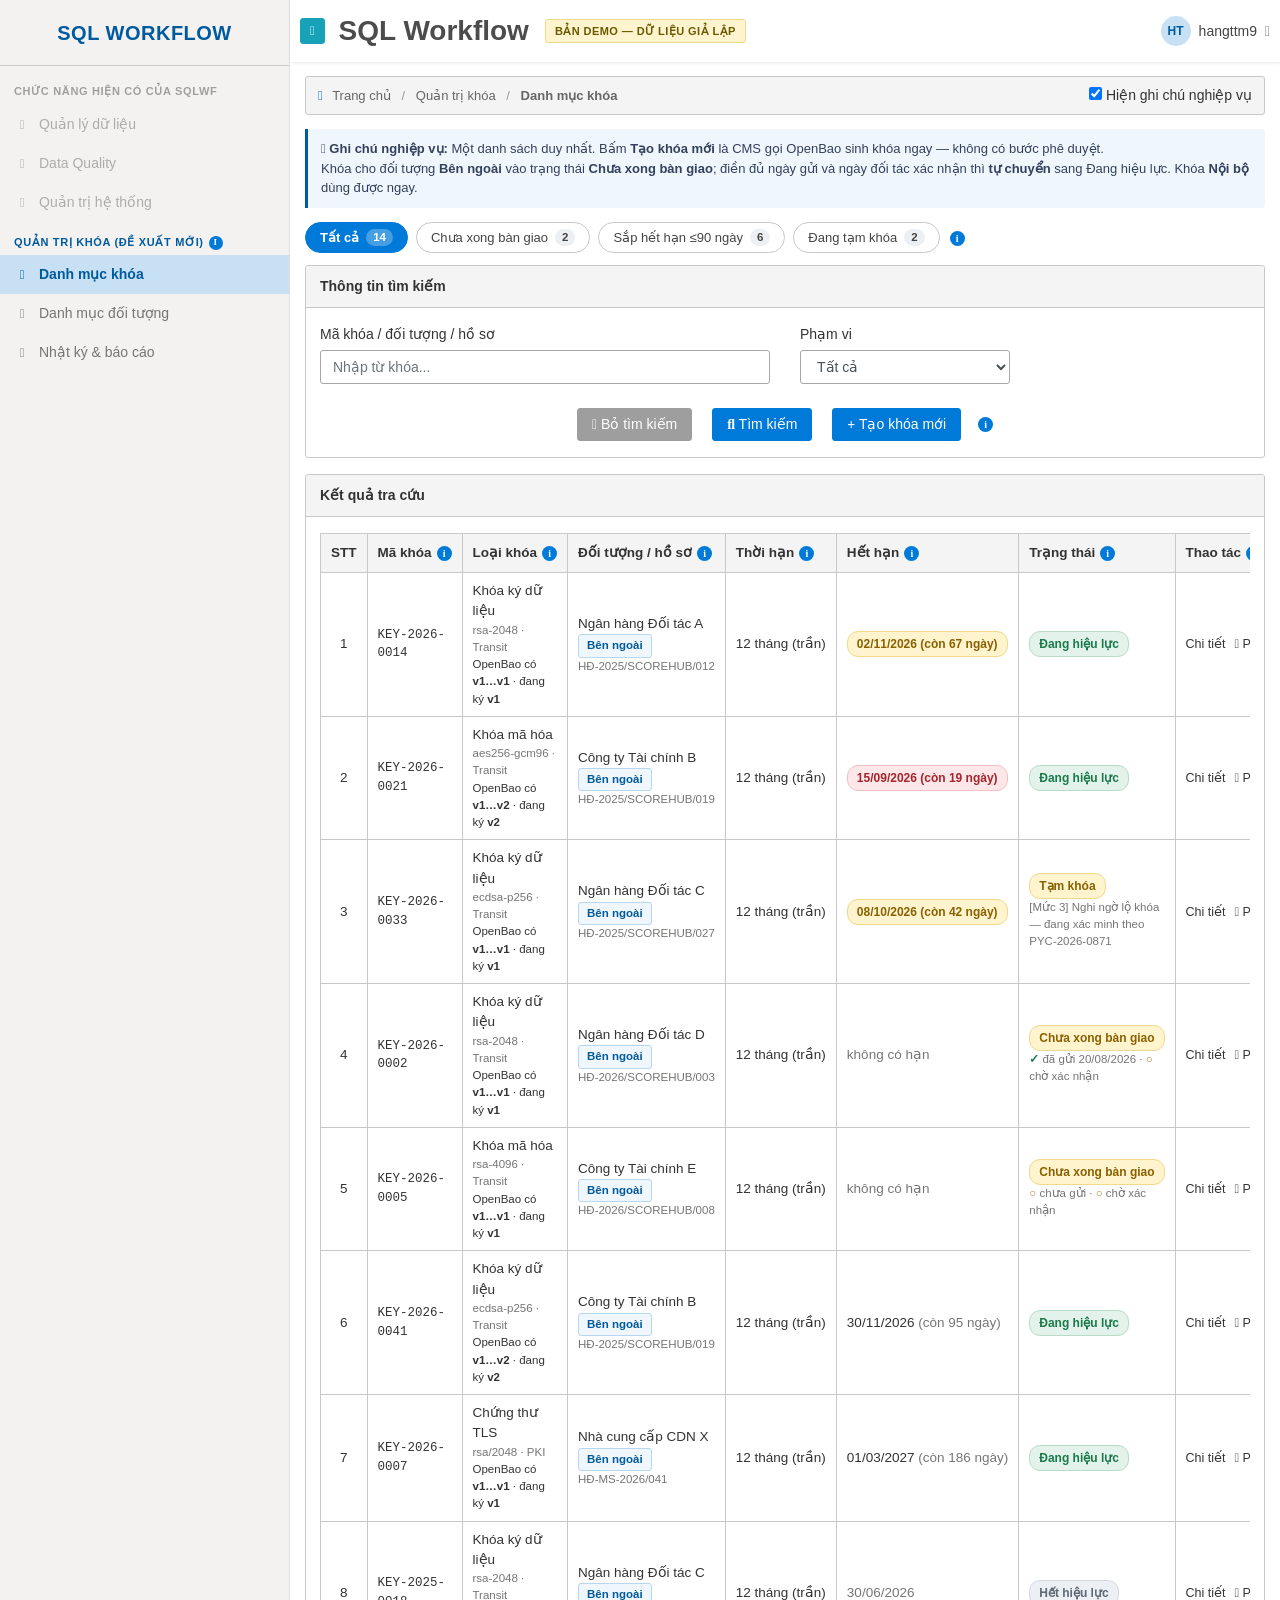
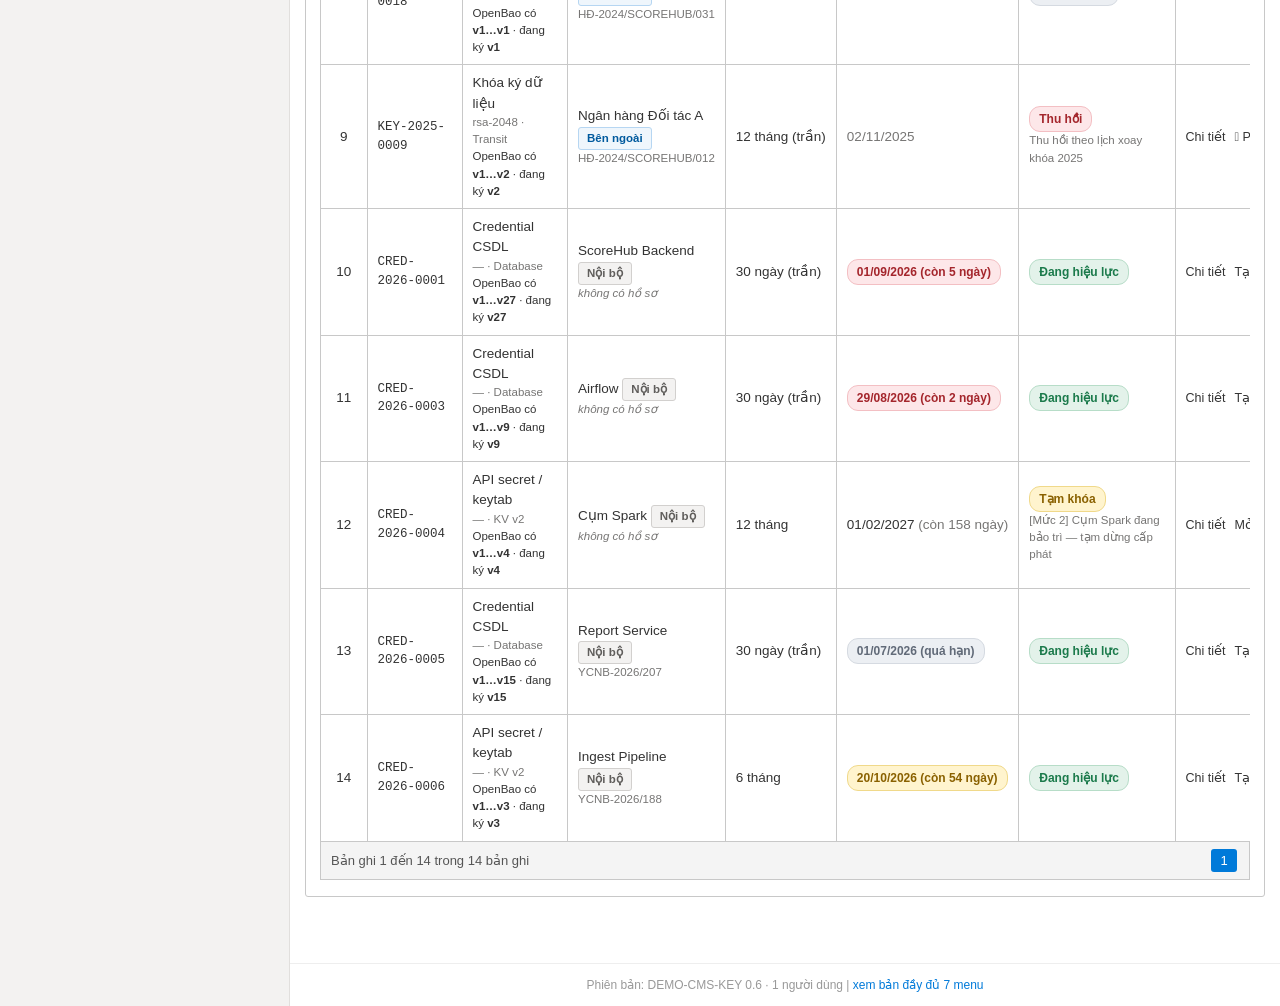
==== index.html @ cdee381d "Nguyên mẫu CMS Quản trị khóa trên nền OpenBao Bản demo tĩnh để làm rõ nghiệp vụ, không kết nối hệ th" ====
<!doctype html>
<html lang="vi">
<head>
<meta charset="utf-8">
<meta name="viewport" content="width=device-width, initial-scale=1">
<title>CMS Quản trị khóa — SQL Workflow (DEMO)</title>
<link rel="stylesheet" href="vendor/bootstrap.min.css">
<link rel="stylesheet" href="vendor/fontawesome.min.css">
<link rel="stylesheet" href="app.css">
</head>
<body>

<div class="wrapper">

  <nav id="sidebar">
    <div class="sidebar-header"><span class="brand">SQL WORKFLOW</span></div>
    <ul class="components" id="nav"></ul>
  </nav>

  <div id="content">
    <div class="navbar">
      <button class="btn btn-info btn-sm" id="btnCollapse" title="Thu gọn menu">
        <i class="fa fa-align-left"></i>
      </button>
      <span class="app-title">SQL Workflow</span>
      <span class="demo-flag ml-3">BẢN DEMO — DỮ LIỆU GIẢ LẬP</span>
      <span class="spacer"></span>
      <div class="user-box">
        <span class="avatar">HT</span>
        <span>hangttm9 <i class="fa fa-caret-down ml-1 muted"></i></span>
      </div>
    </div>

    <div class="p-breadcrumb" id="crumb"></div>
    <div class="page-body" id="view"></div>

    <div class="footer-ver">
      Phiên bản: DEMO-CMS-KEY 0.6 · 1 người dùng |
      <a href="full/" style="color:#007ad9">xem bản đầy đủ 7 menu</a>
    </div>
  </div>
</div>

<div id="modalRoot"></div>
<div id="tipbox" role="tooltip"></div>

<script src="app.js"></script>
</body>
</html>
---- app.css ----
/* ============================================================
   CMS Quản trị khóa — demo tĩnh, bám giao diện SQL Workflow
   Palette lấy từ sqlwf-fe/src/app/views/template/topbar.component.scss
   ============================================================ */

body {
  font-family: "Segoe UI", Roboto, "Helvetica Neue", Arial, sans-serif;
  font-size: 14px;
  background: #ffffff;
  color: #202020;
  margin: 0;
}

a, a:hover, a:focus { color: #767574; text-decoration: none; transition: all .3s; }

.wrapper { display: flex; width: 100%; align-items: stretch; min-height: 100vh; }

/* ---------------- SIDEBAR ---------------- */
#sidebar {
  min-width: 290px; max-width: 290px;
  background: #F3F2F1;
  transition: all .3s;
  border-right: 1px solid #e1dfdd;
}
#sidebar.collapsed { margin-left: -290px; }
#sidebar .sidebar-header {
  height: 65px; display: flex; align-items: center; justify-content: center;
  background: #F3F2F1;
}
#sidebar .sidebar-header .brand {
  font-size: 20px; font-weight: 600; color: #005A9E; letter-spacing: .5px;
}
#sidebar ul.components {
  padding: 5px 0; border-top: 1px solid #C8C8C8;
  list-style: none; margin: 0; max-height: calc(100vh - 66px); overflow-y: auto;
}
#sidebar ul li a {
  padding: 9px 14px; font-size: 14px; display: flex; align-items: center; gap: 9px;
  color: #767574; cursor: pointer;
}
#sidebar ul li a:hover { background: rgb(229,226,226); color: #202020; }
#sidebar ul li a.active { color: #005A9E; background: #C7E0F4; font-weight: 600; }
#sidebar ul li a i { width: 16px; text-align: center; font-size: 13px; }
#sidebar .nav-group {
  padding: 12px 14px 5px; font-size: 11px; font-weight: 700; letter-spacing: .06em;
  color: #a19f9d; text-transform: uppercase;
}
#sidebar .nav-group.new { color: #005A9E; }
#sidebar .disabled-link { opacity: .55; cursor: default; }
#sidebar .disabled-link:hover { background: transparent; color: #767574; }

/* ---------------- CONTENT ---------------- */
#content { width: 100%; min-width: 0; background: #fff; }
#content .navbar {
  padding: 10px; background: #fff; border: none; border-radius: 0; margin-bottom: 14px;
  box-shadow: 1px 1px 3px rgba(0,0,0,.1);
  display: flex; align-items: center;
}
#content .navbar .app-title {
  color: rgba(0,0,0,.7); font-size: 28px; font-weight: 700; margin-left: 14px;
}
#content .navbar .spacer { flex: 1; }
#content .navbar .user-box {
  display: flex; align-items: center; gap: 8px; font-size: 14px; color: #444;
}
#content .navbar .user-box .avatar {
  width: 30px; height: 30px; border-radius: 50%; background: #C7E0F4; color: #005A9E;
  display: flex; align-items: center; justify-content: center; font-weight: 700; font-size: 12px;
}
.demo-flag {
  background: #fff4ce; color: #6b5900; border: 1px solid #f0d98a;
  padding: 3px 9px; border-radius: 3px; font-size: 11px; font-weight: 600;
  letter-spacing: .04em;
}

.page-body { padding: 0 15px 40px; }

/* breadcrumb kiểu PrimeNG */
.p-breadcrumb {
  background: #f4f4f4; border: 1px solid #c8c8c8; padding: 8px 12px;
  font-size: 13px; color: #666; margin: 0 15px 14px; border-radius: 3px;
}
.p-breadcrumb i { color: #005A9E; margin-right: 6px; }
.p-breadcrumb .sep { margin: 0 7px; color: #999; }

/* ---------------- CARD (giống sqlwf) ---------------- */
.card { border: 1px solid #c8c8c8; border-radius: 3px; margin-bottom: 16px; }
.card-header {
  background: #f4f4f4; border-bottom: 1px solid #c8c8c8;
  font-weight: 600; font-size: 14px; padding: 10px 14px; color: #333;
}
.card-body { padding: 16px 14px; }
.font-size-14 { font-size: 14px; }
label { margin-bottom: .3rem; font-size: 14px; color: #333; }
.form-control, .form-control:focus { font-size: 14px; border-radius: 3px; }
.form-control { border: 1px solid #a6a6a6; height: 34px; }
select.form-control { height: 34px; }
textarea.form-control { height: auto; }

.btn { font-size: 14px; border-radius: 3px; padding: 5px 14px; }
.btn-primary { background: #007ad9; border-color: #007ad9; }
.btn-primary:hover { background: #116fbf; border-color: #116fbf; }
.btn-secondary { background: #9e9e9e; border-color: #9e9e9e; }
.btn-sm { padding: 3px 9px; font-size: 12.5px; }

/* ---------------- TABLE (giống p-table) ---------------- */
.ui-table { width: 100%; overflow-x: auto; }
.ui-table table { width: 100%; border-collapse: collapse; font-size: 13.5px; }
.ui-table th {
  background: #f4f4f4; border: 1px solid #c8c8c8; padding: 9px 10px;
  text-align: left; font-weight: 700; color: #333; white-space: nowrap;
}
.ui-table td { border: 1px solid #c8c8c8; padding: 8px 10px; color: #333; vertical-align: middle; }
.ui-table tbody tr:hover { background: #eaeaea; }
.ui-table .text-center { text-align: center; }
.paginator {
  border: 1px solid #c8c8c8; border-top: none; background: #f4f4f4;
  padding: 7px 10px; font-size: 13px; color: #555; display: flex;
  align-items: center; justify-content: space-between;
}
.paginator .pages span {
  display: inline-block; min-width: 26px; text-align: center; padding: 2px 6px;
  border-radius: 3px; margin: 0 2px; cursor: default;
}
.paginator .pages span.cur { background: #007ad9; color: #fff; }

/* ---------------- BADGE trạng thái ---------------- */
.st {
  display: inline-block; padding: 3px 9px; border-radius: 11px;
  font-size: 12px; font-weight: 600; white-space: nowrap; border: 1px solid transparent;
}
.st-ok   { background: #e3f2ea; color: #1b7a4b; border-color: #b7ddc8; }
.st-warn { background: #fff4ce; color: #8a6100; border-color: #f0d98a; }
.st-bad  { background: #fde7e9; color: #a4262c; border-color: #f3bfc3; }
.st-idle { background: #eceff3; color: #616a78; border-color: #d5dae1; }
.st-info { background: #deecf9; color: #005A9E; border-color: #b6d6f2; }

.tag-type {
  display: inline-block; padding: 2px 8px; border-radius: 3px; font-size: 11.5px;
  font-weight: 600; border: 1px solid;
}
.tag-A { background: #f3f2f1; color: #605e5c; border-color: #d2d0ce; }
.tag-B { background: #eff6fc; color: #005A9E; border-color: #b6d6f2; }

/* ---------------- STAT TILES ---------------- */
.tiles { display: grid; grid-template-columns: repeat(auto-fit, minmax(190px, 1fr)); gap: 14px; margin-bottom: 18px; }
.tile {
  border: 1px solid #c8c8c8; border-radius: 3px; padding: 14px 16px; background: #fff;
  border-left: 4px solid #007ad9;
}
.tile .t-label { font-size: 12.5px; color: #767574; margin-bottom: 4px; }
.tile .t-value { font-size: 30px; font-weight: 700; color: #202020; line-height: 1.1; }
.tile .t-sub { font-size: 12px; color: #999; margin-top: 3px; }
.tile.warn { border-left-color: #d9a441; }
.tile.bad  { border-left-color: #a4262c; }
.tile.ok   { border-left-color: #1b7a4b; }

/* ---------------- MODAL ---------------- */
.modal-backdrop-x {
  position: fixed; inset: 0; background: rgba(0,0,0,.45); z-index: 1040;
  display: flex; align-items: flex-start; justify-content: center; padding: 40px 16px; overflow-y: auto;
}
.modal-x {
  background: #fff; border-radius: 3px; width: 100%; max-width: 860px;
  box-shadow: 0 6px 24px rgba(0,0,0,.3);
}
.modal-x.sm { max-width: 540px; }
.modal-x .m-head {
  background: #007ad9; color: #fff; padding: 11px 16px; font-weight: 600; font-size: 15px;
  display: flex; align-items: center; justify-content: space-between; border-radius: 3px 3px 0 0;
}
.modal-x .m-head .close-x { cursor: pointer; opacity: .9; }
.modal-x .m-body { padding: 16px; }
.modal-x .m-foot { padding: 12px 16px; border-top: 1px solid #ddd; text-align: right; }

.tabs { display: flex; border-bottom: 1px solid #c8c8c8; margin-bottom: 14px; }
.tabs div {
  padding: 8px 16px; cursor: pointer; font-size: 13.5px; color: #767574;
  border: 1px solid transparent; border-bottom: none; margin-bottom: -1px;
}
.tabs div.active {
  background: #fff; border-color: #c8c8c8; color: #005A9E; font-weight: 600;
  border-radius: 3px 3px 0 0;
}

.kv { display: grid; grid-template-columns: 190px 1fr; gap: 8px 14px; font-size: 13.5px; }
.kv .k { color: #767574; }
.kv .v { color: #202020; font-weight: 500; }

.hint {
  background: #eff6fc; border-left: 3px solid #005A9E; padding: 10px 13px;
  font-size: 13px; color: #33415c; margin-bottom: 14px; border-radius: 0 3px 3px 0;
}
.hint.warn { background: #fff4ce; border-left-color: #d9a441; color: #5c4a12; }
.hint.bad  { background: #fde7e9; border-left-color: #a4262c; color: #6b1d21; }
.hint b { font-weight: 600; }

/* dải thời gian xoay khóa */
.rot-bar { position: relative; height: 96px; margin: 10px 0 6px; }
.rot-seg { position: absolute; height: 30px; border-radius: 3px; font-size: 12px;
  display: flex; align-items: center; padding: 0 10px; color: #333; white-space: nowrap; overflow: hidden; }
.rot-v1 { top: 6px;  background: #e3f2ea; border: 1px solid #1b7a4b; }
.rot-v2 { top: 46px; background: #deecf9; border: 1px solid #005A9E; }
.rot-overlap { position: absolute; top: 0; height: 82px; background: rgba(217,164,65,.18); border: 1px dashed #d9a441; }
.rot-axis { border-top: 1px solid #c8c8c8; position: relative; height: 34px; }
.rot-tick { position: absolute; top: -1px; border-left: 1px solid #999; height: 8px; }
.rot-tick span { position: absolute; top: 10px; transform: translateX(-50%); font-size: 11px; color: #767574; white-space: nowrap; }

.legend { display: flex; flex-wrap: wrap; gap: 16px; font-size: 12.5px; color: #767574; margin-top: 8px; }
.legend i { display: inline-block; width: 12px; height: 12px; border-radius: 2px; margin-right: 5px; vertical-align: -1px; }

.timeline { list-style: none; padding: 0; margin: 0; font-size: 13px; }
.timeline li { padding: 8px 0 8px 20px; border-left: 2px solid #d5dae1; position: relative; }
.timeline li:before {
  content: ''; position: absolute; left: -6px; top: 14px; width: 10px; height: 10px;
  border-radius: 50%; background: #007ad9;
}
.timeline li .tl-time { color: #999; font-size: 12px; }

.req-mark { color: #a4262c; }
.muted { color: #767574; }
.mono { font-family: Consolas, "Courier New", monospace; font-size: 12.5px; }
.nowrap { white-space: nowrap; }
.actions a { color: #007ad9; cursor: pointer; margin-right: 9px; font-size: 12.5px; }
.actions a:hover { text-decoration: underline; color: #116fbf; }
.actions a.danger { color: #a4262c; }
.footer-ver {
  text-align: center; color: #999; font-size: 12px; padding: 12px;
  border-top: 1px solid #eee; margin-top: 10px;
}

/* ---------------- TOOLTIP (i) ---------------- */
.tt { position: relative; display: inline-flex; align-items: center; justify-content: center;
  width: 15px; height: 15px; border-radius: 50%; background: #007ad9; color: #fff;
  font-size: 10px; font-weight: 700; font-style: normal; margin-left: 5px;
  cursor: help; vertical-align: middle; font-family: Georgia, serif; }
.tt.danger { background: #a4262c; }
.tt:focus { outline: 2px solid #ffcf6b; outline-offset: 1px; }

/* Hộp tooltip vẽ ở tầng trên cùng của trang — không bị bảng/modal cắt mất */
#tipbox {
  display: none; position: fixed; z-index: 99999; width: 340px; max-width: calc(100vw - 24px);
  background: #1f2430; color: #f2f4f8; padding: 11px 13px; border-radius: 5px;
  font-size: 12.5px; font-weight: 400; line-height: 1.55; text-align: left;
  box-shadow: 0 6px 22px rgba(0,0,0,.4); font-family: "Segoe UI", sans-serif;
  pointer-events: none;
}
#tipbox .tip-h { color: #7fb8f0; font-weight: 700; display: block; margin-bottom: 5px; }
#tipbox code { background: rgba(255,255,255,.12); color: #ffe9a8; padding: 0 4px; border-radius: 2px; }
#tipbox b { color: #fff; }
#tipbox .warn { color: #ffcf6b; display: block; margin-top: 7px; }
#tipbox .api { color: #9be7a8; display: block; margin-top: 7px; }

.api-tbl td { font-size: 13px; }
.api-tbl .fname { font-family: Consolas, monospace; color: #005A9E; font-weight: 600; white-space: nowrap; }
.api-tbl .fval  { font-family: Consolas, monospace; }
.api-tbl .locked { background: #fde7e9; }
.src-note { font-size: 12px; color: #767574; margin-top: 8px; }
.env-badge { display:inline-block; padding:1px 7px; border-radius:3px; font-size:11px; font-weight:700; border:1px solid; }
.env-PROD { background:#fde7e9; color:#a4262c; border-color:#f3bfc3; }
.env-UAT  { background:#fff4ce; color:#8a6100; border-color:#f0d98a; }
.env-DEV  { background:#eceff3; color:#616a78; border-color:#d5dae1; }

#tipbox .src { display:block; margin-top:8px; padding-top:7px; border-top:1px solid rgba(255,255,255,.15);
  font-size:11.5px; color:#a9b0c2; }
#tipbox .src.mine { color:#ffb4a2; }
.fieldset-hd { display:flex; align-items:center; gap:10px; margin:4px 0 12px;
  font-size:12px; font-weight:700; letter-spacing:.05em; text-transform:uppercase; color:#767574; }
.fieldset-hd:after { content:''; flex:1; height:1px; background:#e1dfdd; }
.fieldset-hd.opt { color:#8a6100; }
.fieldset-hd.opt:after { background:#f0d98a; }
.opt-wrap { background:#fffcf3; border:1px dashed #f0d98a; border-radius:4px; padding:12px 12px 0; margin-bottom:14px; }

/* ---------------- BẢN RÚT GỌN ---------------- */
#sidebar ul li a.sub { padding-left: 34px; font-size: 13.5px; }
.qf { display: flex; flex-wrap: wrap; gap: 8px; margin-bottom: 12px; }
.qf a {
  display: inline-flex; align-items: center; gap: 7px; cursor: pointer;
  border: 1px solid #c8c8c8; background: #fff; border-radius: 16px;
  padding: 5px 14px; font-size: 13px; color: #444;
}
.qf a:hover { background: #f4f4f4; color: #202020; }
.qf a.on { background: #007ad9; border-color: #007ad9; color: #fff; font-weight: 600; }
.qf a b { font-weight: 700; }
.qf a.on .cnt { background: rgba(255,255,255,.28); }
.qf .cnt {
  background: #eceff3; border-radius: 9px; padding: 0 7px; font-size: 11.5px; font-weight: 700;
}
.autoname {
  background: #f4f4f4; border: 1px dashed #c8c8c8; border-radius: 3px;
  padding: 7px 10px; font-size: 13.5px; color: #444;
}
.autoname .edit { float: right; color: #007ad9; cursor: pointer; font-size: 12.5px; }
.linkish { color: #007ad9; cursor: pointer; font-size: 12.5px; }
.linkish:hover { text-decoration: underline; }
.invalid { border-color: #a4262c !important; background: #fff7f7; }

/* ============ POPOVER (i) — bấm để mở, bấm ra ngoài để tắt ============ */
#tipbox {
  display: none; position: fixed; z-index: 99999;
  width: 480px; max-width: calc(100vw - 24px); max-height: 74vh; overflow-y: auto;
  background: #1f2430; color: #e9ecf3; padding: 0; border-radius: 6px;
  font-size: 13px; line-height: 1.6; text-align: left;
  box-shadow: 0 10px 34px rgba(0,0,0,.45); font-family: "Segoe UI", sans-serif;
  pointer-events: auto;
}
#tipbox .tp-head {
  position: sticky; top: 0; background: #2a3040; padding: 10px 14px;
  border-radius: 6px 6px 0 0; display: flex; align-items: center; justify-content: space-between;
  font-weight: 600; color: #9fc4f0; border-bottom: 1px solid #3a4256;
}
#tipbox .tp-head .x { cursor: pointer; opacity: .75; font-size: 15px; padding: 0 4px; }
#tipbox .tp-head .x:hover { opacity: 1; }
#tipbox .tp-body { padding: 12px 14px 14px; }
#tipbox h6 {
  font-size: 11px; letter-spacing: .07em; text-transform: uppercase;
  color: #8b93a8; margin: 14px 0 5px; font-weight: 700;
}
#tipbox h6:first-child { margin-top: 0; }
#tipbox p { margin: 0 0 8px; }
#tipbox ul { margin: 0 0 8px; padding-left: 18px; }
#tipbox li { margin-bottom: 4px; }
#tipbox b { color: #fff; }
#tipbox code { background: rgba(255,255,255,.13); color: #ffe08a; padding: 0 4px; border-radius: 2px; font-size: 12px; }
#tipbox pre {
  background: #12151f; color: #cfe3ff; padding: 10px 12px; border-radius: 4px;
  font-family: Consolas, monospace; font-size: 11.5px; line-height: 1.55;
  overflow-x: auto; margin: 0 0 8px; border: 1px solid #333a4d;
}
#tipbox .warn { color: #ffcf6b; }
#tipbox .ok { color: #9be7a8; }
#tipbox table { width: 100%; border-collapse: collapse; margin-bottom: 8px; font-size: 12px; }
#tipbox th { text-align: left; color: #8b93a8; font-weight: 600; padding: 4px 8px 4px 0; border-bottom: 1px solid #3a4256; }
#tipbox td { padding: 4px 8px 4px 0; vertical-align: top; border-bottom: 1px solid #2a3040; }
#tipbox td:first-child { color: #ffe08a; font-family: Consolas, monospace; white-space: nowrap; }
.tt { cursor: pointer; }
.tt.on { background: #a4262c; }

/* dòng "ảnh hưởng" dưới ô nhập */
.affect { font-size: 12px; color: #8a6100; background: #fff9e8; border-left: 3px solid #f0d98a;
  padding: 5px 9px; margin-top: 5px; border-radius: 0 3px 3px 0; }
.affect b { color: #6b5900; }
.deliv-box { background: #f7f9fc; border: 1px solid #d6dce8; border-radius: 4px; padding: 12px 14px; }
.deliv-box .row-lbl { font-size: 12.5px; color: #767574; margin-bottom: 3px; }
.done-tick { color: #1b7a4b; font-weight: 700; }
.wait-tick { color: #b0752a; font-weight: 700; }

/* ---- Hộp public key ---- */
.pem-box {
  background: #f4f6f9; border: 1px solid #c8c8c8; border-radius: 4px;
  padding: 12px 14px; font-family: Consolas, "Courier New", monospace;
  font-size: 11.5px; line-height: 1.5; color: #2b3140;
  white-space: pre-wrap; word-break: break-all; max-height: 260px; overflow-y: auto;
  user-select: all;
}
/* (i) trên tiêu đề cột: không in đậm theo th */
.ui-table th .tt { font-weight: 700; vertical-align: middle; }
#sidebar .nav-group .tt { width: 14px; height: 14px; font-size: 9px; }
.qf .tt { margin-left: 2px; }
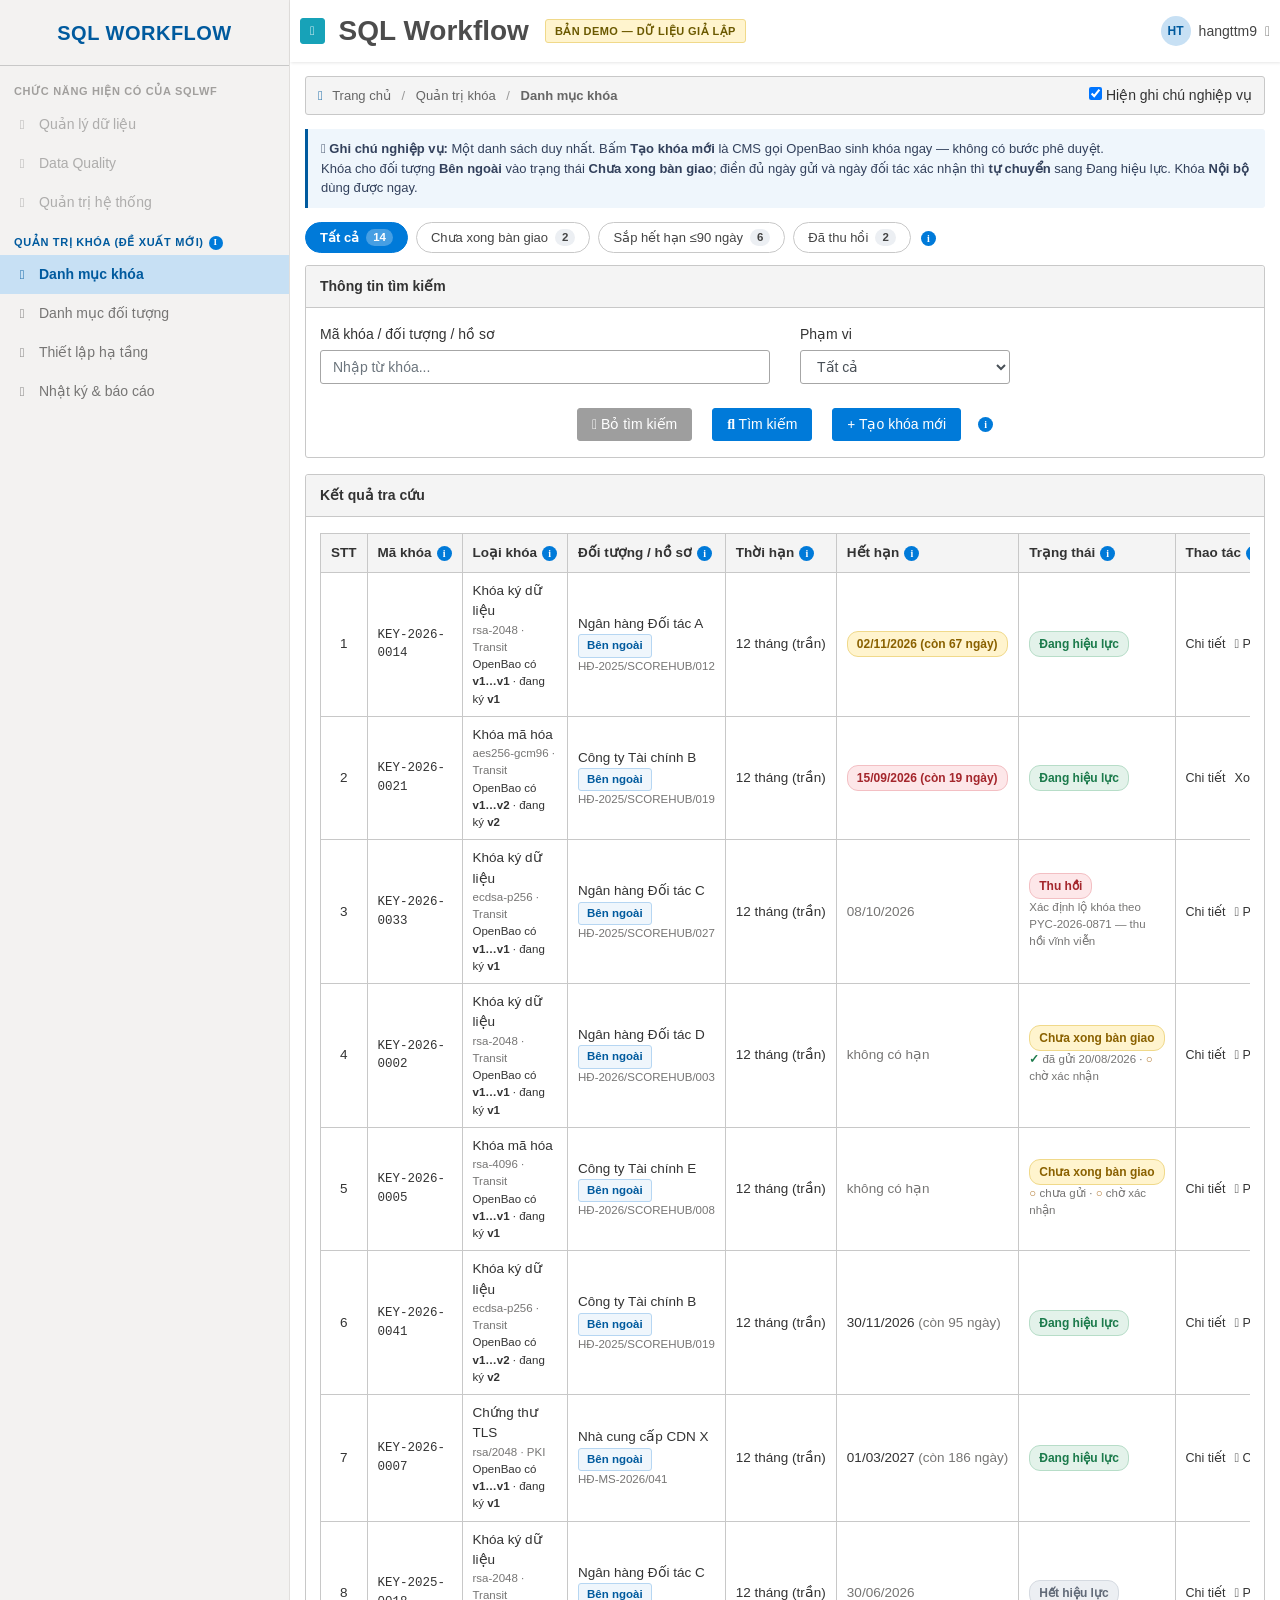
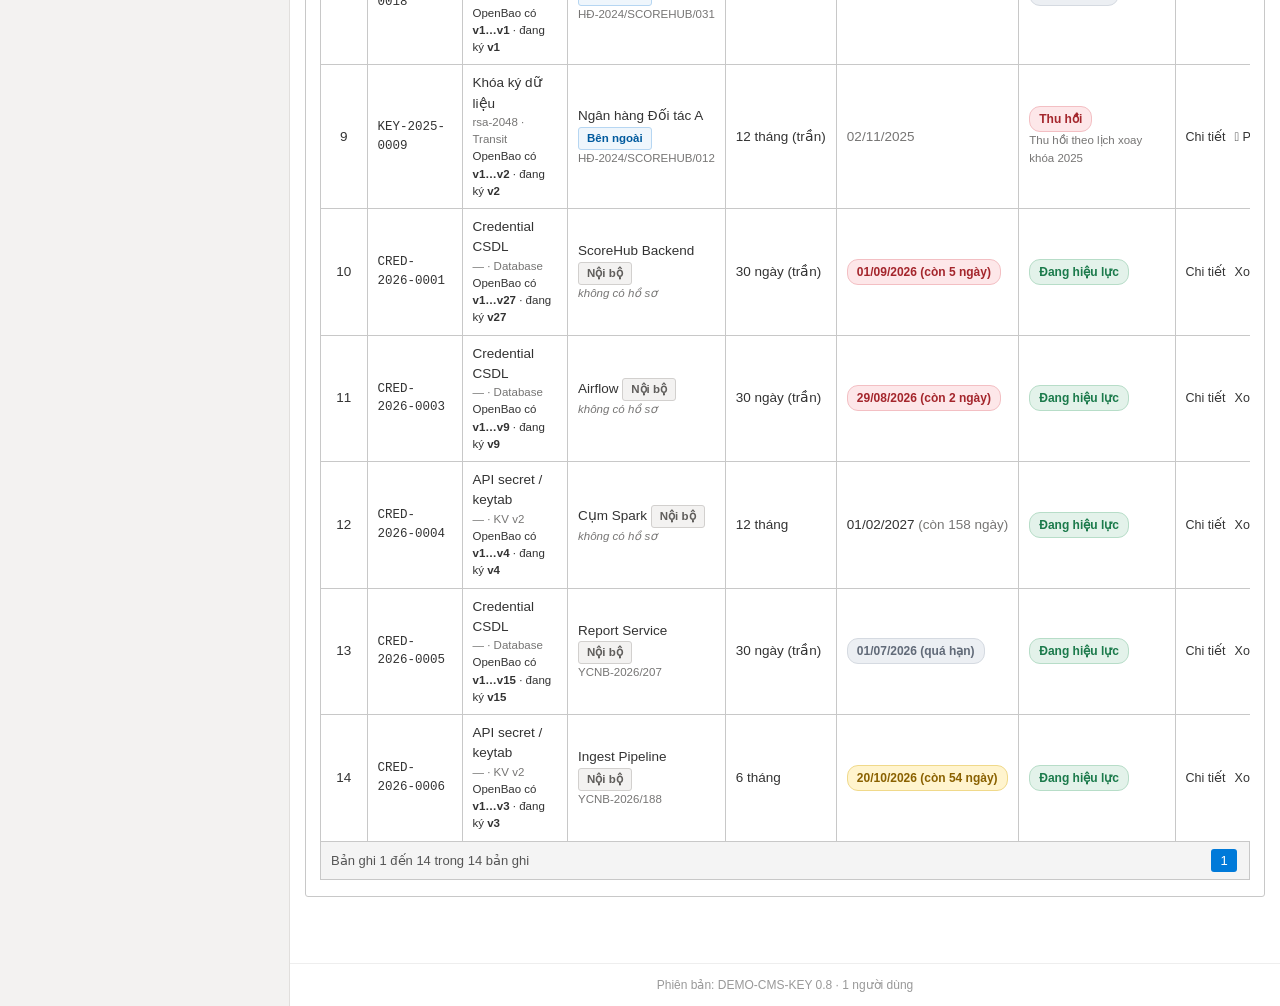
==== commit a93f6513: "Bỏ tạm khóa, thêm màn Thiết lập hạ tầng và chặn trần thời hạn Bám theo tài liệu OpenBao thay vì suy " ====
--- a/index.html
+++ b/index.html
@@ -35,8 +35,7 @@
     <div class="page-body" id="view"></div>
 
     <div class="footer-ver">
-      Phiên bản: DEMO-CMS-KEY 0.6 · 1 người dùng |
-      <a href="full/" style="color:#007ad9">xem bản đầy đủ 7 menu</a>
+      Phiên bản: DEMO-CMS-KEY 0.8 · 1 người dùng
     </div>
   </div>
 </div>
--- a/app.css
+++ b/app.css
@@ -1,6 +1,6 @@
 /* ============================================================
    CMS Quản trị khóa — demo tĩnh, bám giao diện SQL Workflow
-   Palette lấy từ sqlwf-fe/src/app/views/template/topbar.component.scss
+   Palette bám theo giao diện hệ thống hiện có
    ============================================================ */
 
 body {
@@ -340,6 +340,17 @@
 .affect { font-size: 12px; color: #8a6100; background: #fff9e8; border-left: 3px solid #f0d98a;
   padding: 5px 9px; margin-top: 5px; border-radius: 0 3px 3px 0; }
 .affect b { color: #6b5900; }
+.affect.bad { color: #a4262c; background: #fdf3f4; border-left-color: #e8a9ac; }
+.affect.bad b { color: #8a1f24; }
+.affect.ok { color: #1b7a4b; background: #f1f9f4; border-left-color: #9cd4b3; }
+.affect.ok b { color: #145c38; }
+
+/* màn Thiết lập hạ tầng — bảng chỉ đọc */
+.setup-sec { margin-bottom: 26px; }
+.setup-sec > h4 { font-size: 14px; font-weight: 700; color: #333332; margin: 0 0 4px; }
+.setup-sec > .sub { font-size: 12.5px; color: #767574; margin-bottom: 9px; }
+.ro-badge { display: inline-block; font-size: 11px; font-weight: 600; color: #767574;
+  background: #f0efee; border: 1px solid #ddd; border-radius: 3px; padding: 1px 7px; margin-left: 6px; }
 .deliv-box { background: #f7f9fc; border: 1px solid #d6dce8; border-radius: 4px; padding: 12px 14px; }
 .deliv-box .row-lbl { font-size: 12.5px; color: #767574; margin-bottom: 3px; }
 .done-tick { color: #1b7a4b; font-weight: 700; }
